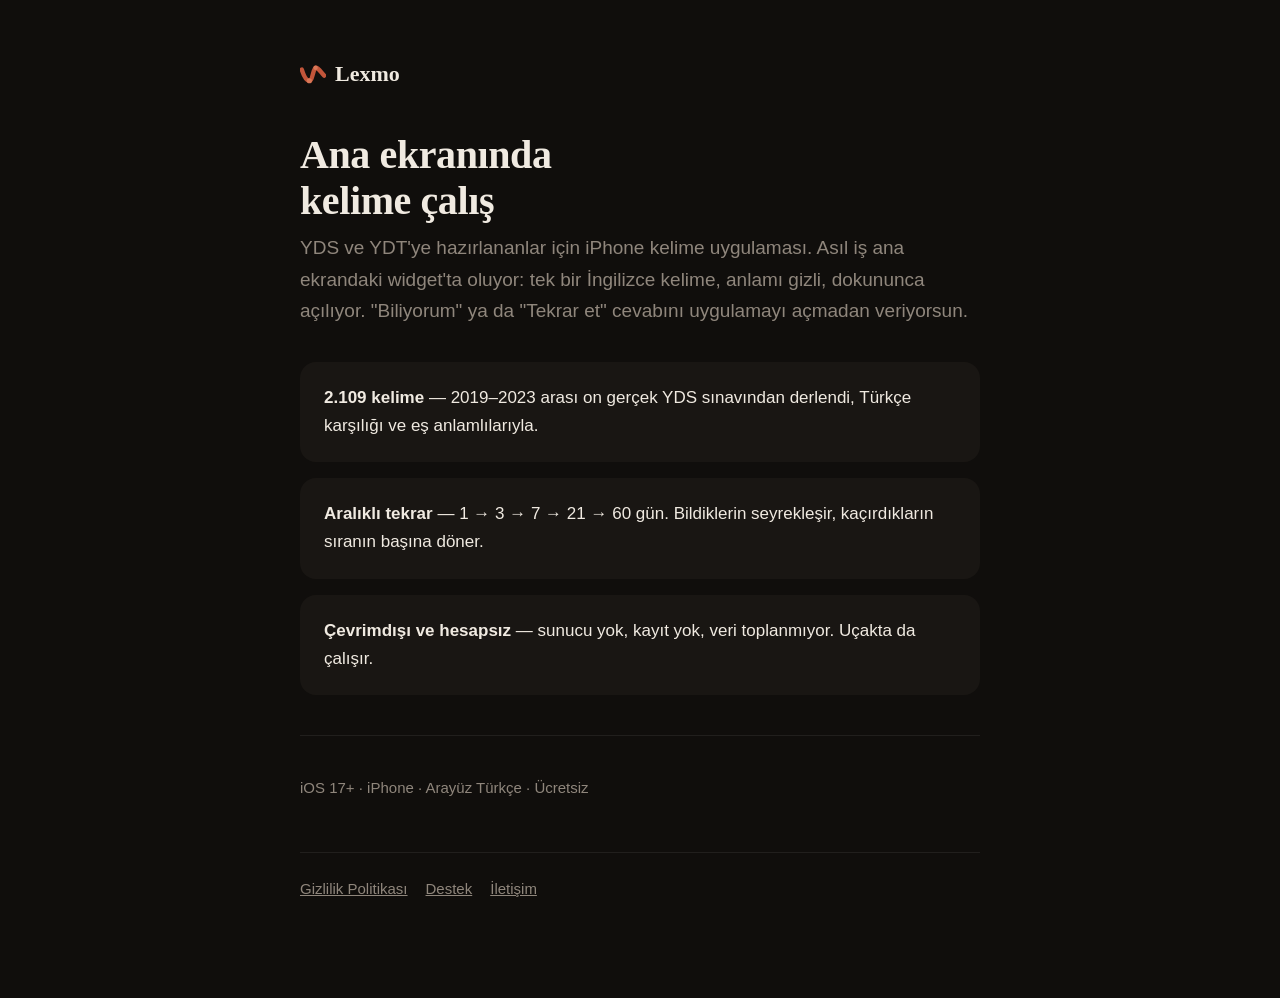
==== lexmo/index.html @ 8f74619a "Lexmo destek ve gizlilik sayfaları" ====
<!doctype html>
<html lang="tr">
<meta charset="utf-8">
<meta name="viewport" content="width=device-width,initial-scale=1">
<title>Lexmo — YDS kelime çalışma uygulaması</title>
<meta name="description" content="Ana ekranındaki widget'ta YDS kelimesi çalış. 2.109 kelime, aralıklı tekrar, tamamen çevrimdışı.">
<link rel="stylesheet" href="../style.css">
<div class="wrap">
  <a class="mark" href="./"><img src="../mark.svg" alt=""><span>Lexmo</span></a>

  <h1>Ana ekranında<br>kelime çalış</h1>
  <p class="lede">YDS ve YDT'ye hazırlananlar için iPhone kelime uygulaması. Asıl iş ana ekrandaki widget'ta oluyor: tek bir İngilizce kelime, anlamı gizli, dokununca açılıyor. "Biliyorum" ya da "Tekrar et" cevabını uygulamayı açmadan veriyorsun.</p>

  <div class="card">
    <p><strong>2.109 kelime</strong> — 2019–2023 arası on gerçek YDS sınavından derlendi, Türkçe karşılığı ve eş anlamlılarıyla.</p>
  </div>
  <div class="card">
    <p><strong>Aralıklı tekrar</strong> — 1 → 3 → 7 → 21 → 60 gün. Bildiklerin seyrekleşir, kaçırdıkların sıranın başına döner.</p>
  </div>
  <div class="card">
    <p><strong>Çevrimdışı ve hesapsız</strong> — sunucu yok, kayıt yok, veri toplanmıyor. Uçakta da çalışır.</p>
  </div>

  <hr>
  <p class="meta">iOS 17+ · iPhone · Arayüz Türkçe · Ücretsiz</p>

  <nav><a href="gizlilik/">Gizlilik Politikası</a><a href="destek/">Destek</a><a href="mailto:sipal.ibrahimm@gmail.com">İletişim</a></nav>
</div>
---- style.css ----
/* Lexmo site — same language as the app: warm ink, paper, serif for display. */
:root{
  --ink:#100E0C; --surface:#191613; --paper:#EDE6D9; --rust:#C2553A;
  --text:#F0EAE1; --muted:#8F867C; --hairline:rgba(255,255,255,.07);
}
*{box-sizing:border-box}
html{-webkit-text-size-adjust:100%}
body{
  margin:0; background:var(--ink); color:var(--text);
  font:400 17px/1.65 -apple-system,BlinkMacSystemFont,"Segoe UI",Roboto,sans-serif;
  padding:0 16px;
}
.wrap{max-width:680px;margin:0 auto;padding:56px 0 96px}
a{color:var(--paper)}
a:hover{color:#fff}
h1,h2,h3{font-family:"New York","Iowan Old Style",Georgia,serif;font-weight:600;letter-spacing:-.01em;line-height:1.15}
h1{font-size:40px;margin:0 0 8px}
h2{font-size:24px;margin:44px 0 10px}
h3{font-size:19px;margin:30px 0 6px}
p,ul{margin:0 0 16px}
ul{padding-left:22px}
li{margin-bottom:7px}
hr{border:0;border-top:1px solid var(--hairline);margin:40px 0}
.mark{display:flex;align-items:center;gap:9px;margin-bottom:40px;text-decoration:none}
.mark img,.mark svg{width:26px;height:26px;flex:none;display:block}
.mark span{font-family:"New York",Georgia,serif;font-weight:600;font-size:22px;color:var(--text)}
.lede{color:var(--muted);font-size:19px;margin-bottom:36px}
.meta{color:var(--muted);font-size:15px}
.card{background:var(--surface);border-radius:16px;padding:22px 24px;margin:0 0 16px}
.card p:last-child{margin-bottom:0}
.btn{display:inline-block;background:var(--paper);color:var(--ink);text-decoration:none;
  font-weight:600;padding:13px 22px;border-radius:12px;margin-top:8px}
nav{margin-top:52px;padding-top:24px;border-top:1px solid var(--hairline);font-size:15px}
nav a{color:var(--muted);margin-right:18px}
code{background:var(--surface);padding:2px 6px;border-radius:5px;font-size:15px}
@media(max-width:600px){h1{font-size:32px}.wrap{padding:36px 0 72px}}
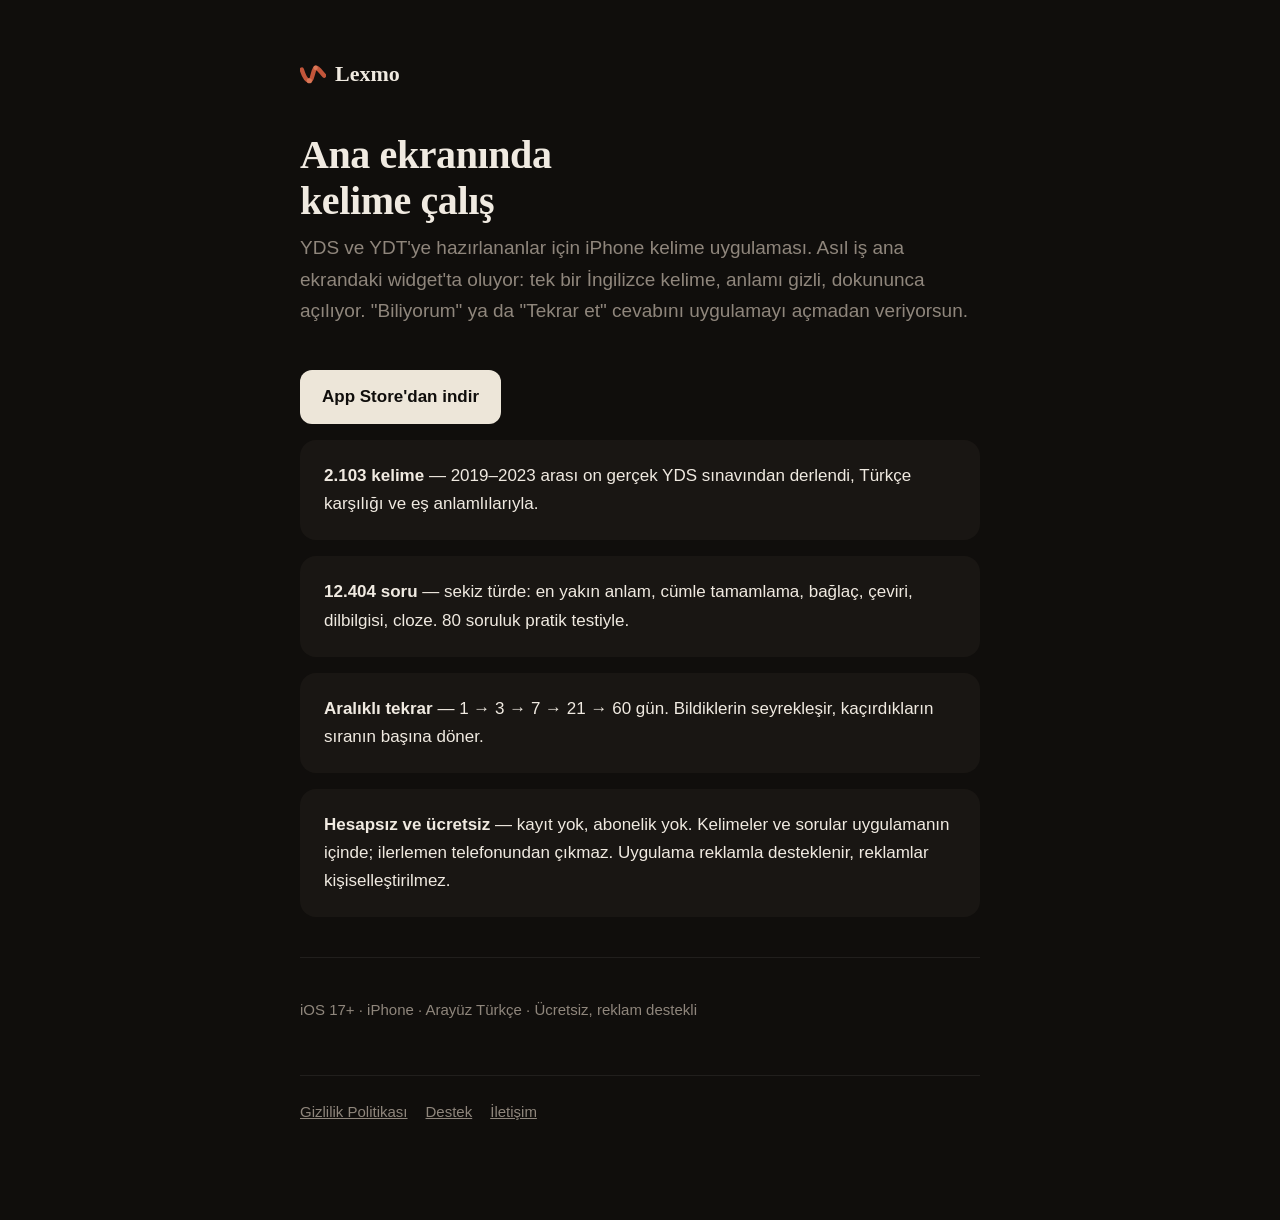
==== commit 4b12b196: "Siteye indirme düğmesi koy, reklam sonrası yanlışları düzelt Tanıtım sayfasında App Store linki hiç " ====
--- a/lexmo/index.html
+++ b/lexmo/index.html
@@ -3,7 +3,7 @@
 <meta charset="utf-8">
 <meta name="viewport" content="width=device-width,initial-scale=1">
 <title>Lexmo — YDS kelime çalışma uygulaması</title>
-<meta name="description" content="Ana ekranındaki widget'ta YDS kelimesi çalış. 2.109 kelime, aralıklı tekrar, tamamen çevrimdışı.">
+<meta name="description" content="Ana ekranındaki widget'ta YDS kelimesi çalış. 2.103 kelime, 12.404 soru, aralıklı tekrar. Ücretsiz.">
 <link rel="stylesheet" href="../style.css">
 <div class="wrap">
   <a class="mark" href="./"><img src="../mark.svg" alt=""><span>Lexmo</span></a>
@@ -11,18 +11,23 @@
   <h1>Ana ekranında<br>kelime çalış</h1>
   <p class="lede">YDS ve YDT'ye hazırlananlar için iPhone kelime uygulaması. Asıl iş ana ekrandaki widget'ta oluyor: tek bir İngilizce kelime, anlamı gizli, dokununca açılıyor. "Biliyorum" ya da "Tekrar et" cevabını uygulamayı açmadan veriyorsun.</p>
 
+  <p><a class="btn" href="https://apps.apple.com/tr/app/id6824872517">App Store'dan indir</a></p>
+
   <div class="card">
-    <p><strong>2.109 kelime</strong> — 2019–2023 arası on gerçek YDS sınavından derlendi, Türkçe karşılığı ve eş anlamlılarıyla.</p>
+    <p><strong>2.103 kelime</strong> — 2019–2023 arası on gerçek YDS sınavından derlendi, Türkçe karşılığı ve eş anlamlılarıyla.</p>
+  </div>
+  <div class="card">
+    <p><strong>12.404 soru</strong> — sekiz türde: en yakın anlam, cümle tamamlama, bağlaç, çeviri, dilbilgisi, cloze. 80 soruluk pratik testiyle.</p>
   </div>
   <div class="card">
     <p><strong>Aralıklı tekrar</strong> — 1 → 3 → 7 → 21 → 60 gün. Bildiklerin seyrekleşir, kaçırdıkların sıranın başına döner.</p>
   </div>
   <div class="card">
-    <p><strong>Çevrimdışı ve hesapsız</strong> — sunucu yok, kayıt yok, veri toplanmıyor. Uçakta da çalışır.</p>
+    <p><strong>Hesapsız ve ücretsiz</strong> — kayıt yok, abonelik yok. Kelimeler ve sorular uygulamanın içinde; ilerlemen telefonundan çıkmaz. Uygulama reklamla desteklenir, reklamlar kişiselleştirilmez.</p>
   </div>
 
   <hr>
-  <p class="meta">iOS 17+ · iPhone · Arayüz Türkçe · Ücretsiz</p>
+  <p class="meta">iOS 17+ · iPhone · Arayüz Türkçe · Ücretsiz, reklam destekli</p>
 
   <nav><a href="gizlilik/">Gizlilik Politikası</a><a href="destek/">Destek</a><a href="mailto:sipal.ibrahimm@gmail.com">İletişim</a></nav>
 </div>
